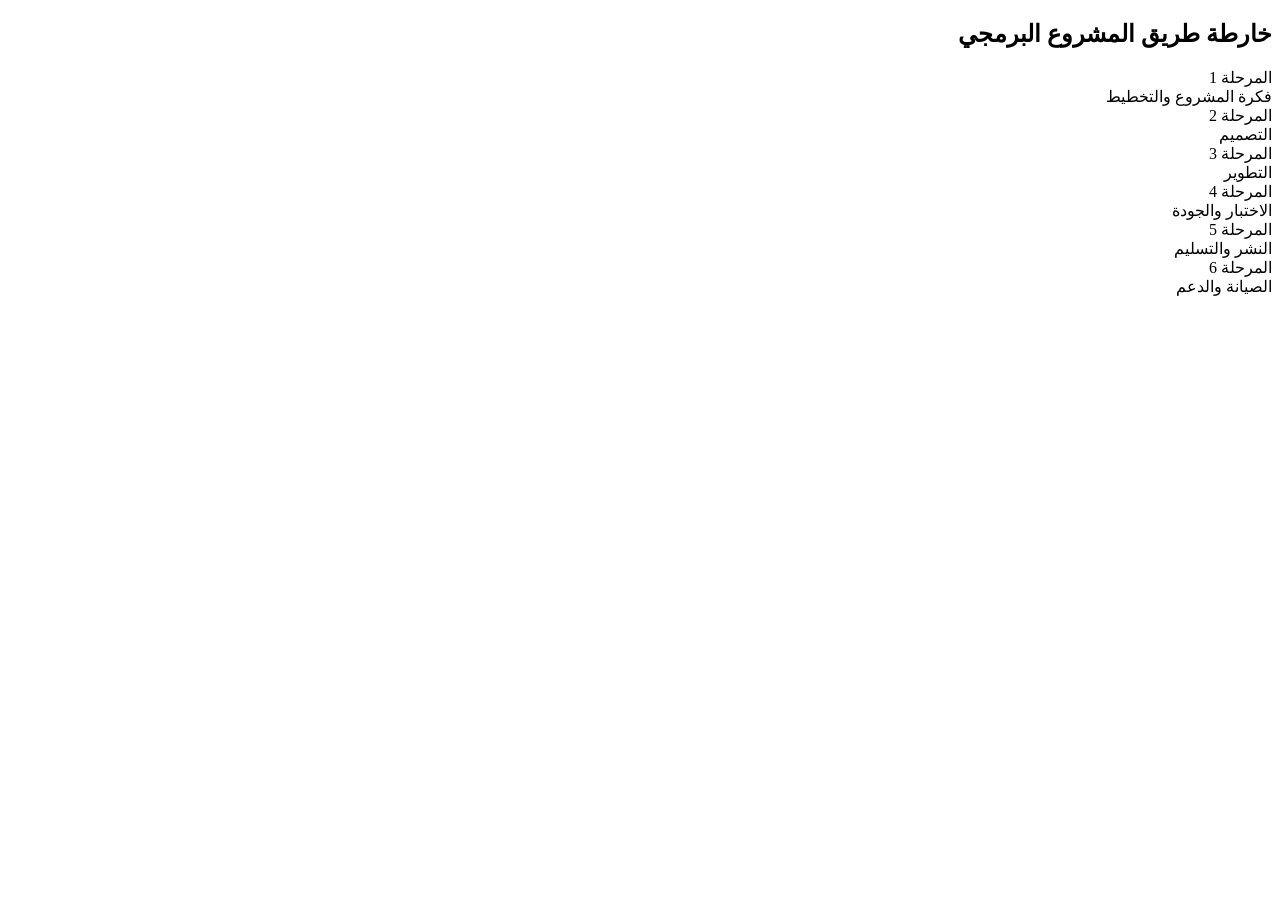
==== index.html @ 366e5038 "Add initial project roadmap HTML structure" ====
<!DOCTYPE html>
<html lang="ar" dir="rtl">
<head>
    <meta charset="UTF-8">
    <meta name="viewport" content="width=device-width, initial-scale=1.0">
    <title>متبع مراحل المشروع البرمجي</title>
    <link rel="stylesheet" href="style.css">
</head>
<body>

    <h2>خارطة طريق المشروع البرمجي</h2>

    <div class="roadmap-container">
        <div class="phase-card completed" onclick="selectPhase(this)">
            <div class="phase-number">المرحلة 1</div>
            <div class="phase-title">فكرة المشروع والتخطيط</div>
        </div>
        <div class="phase-card active" onclick="selectPhase(this)">
            <div class="phase-number">المرحلة 2</div>
            <div class="phase-title">التصميم</div>
        </div>
        <div class="phase-card" onclick="selectPhase(this)">
            <div class="phase-number">المرحلة 3</div>
            <div class="phase-title">التطوير</div>
        </div>
        <div class="phase-card" onclick="selectPhase(this)">
            <div class="phase-number">المرحلة 4</div>
            <div class="phase-title">الاختبار والجودة</div>
        </div>
        <div class="phase-card" onclick="selectPhase(this)">
            <div class="phase-number">المرحلة 5</div>
            <div class="phase-title">النشر والتسليم</div>
        </div>
        <div class="phase-card" onclick="selectPhase(this)">
            <div class="phase-number">المرحلة 6</div>
            <div class="phase-title">الصيانة والدعم</div>
        </div>
    </div>

    <script src="script.js"></script>
</body>
</html>
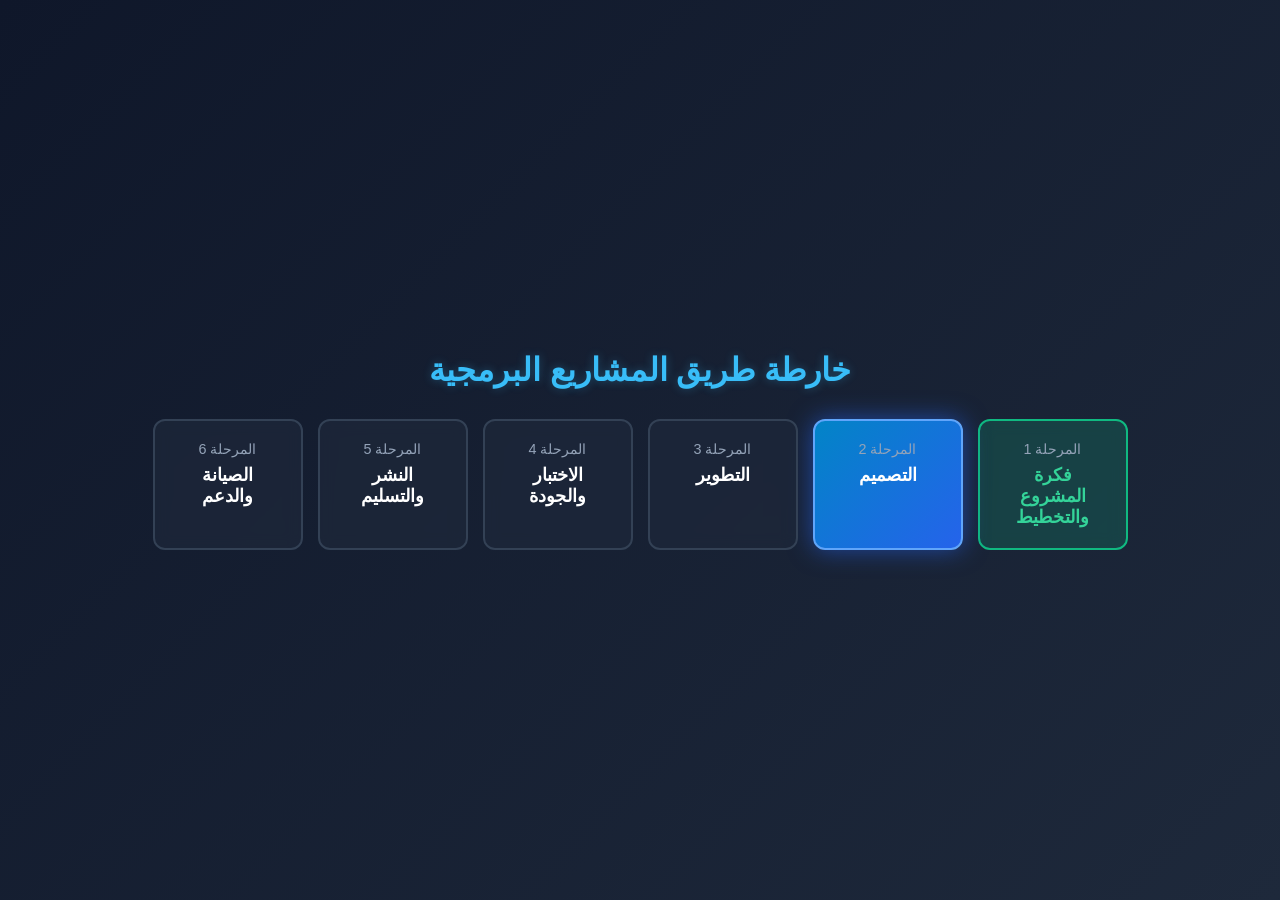
==== commit 34085cf5: "Update project roadmap heading text" ====
--- a/index.html
+++ b/index.html
@@ -8,7 +8,7 @@
 </head>
 <body>
 
-    <h2>خارطة طريق المشروع البرمجي</h2>
+    <h2> خارطة طريق المشاريع البرمجية</h2>
 
     <div class="roadmap-container">
         <div class="phase-card completed" onclick="selectPhase(this)">
--- a/style.css
+++ b/style.css
@@ -0,0 +1,82 @@
+* {
+    box-sizing: border-box;
+    margin: 0;
+    padding: 0;
+    font-family: 'Segoe UI', Tahoma, Geneva, Verdana, sans-serif;
+}
+
+body {
+    background: linear-gradient(135deg, #0f172a 0%, #1e293b 100%);
+    color: #fff;
+    min-height: 100vh;
+    display: flex;
+    flex-direction: column;
+    align-items: center;
+    justify-content: center;
+    padding: 20px;
+}
+
+h2 {
+    margin-bottom: 30px;
+    font-size: 2rem;
+    color: #38bdf8;
+    text-shadow: 0 0 10px rgba(56, 189, 248, 0.3);
+}
+
+.roadmap-container {
+    display: flex;
+    flex-wrap: wrap;
+    gap: 15px;
+    justify-content: center;
+    max-width: 1000px;
+    width: 100%;
+}
+
+.phase-card {
+    background: rgba(30, 41, 59, 0.7);
+    border: 2px solid #334155;
+    border-radius: 12px;
+    padding: 20px;
+    width: 150px;
+    text-align: center;
+    cursor: pointer;
+    transition: all 0.4s cubic-bezier(0.4, 0, 0.2, 1);
+    position: relative;
+    backdrop-filter: blur(8px);
+}
+
+.phase-card:hover {
+    transform: translateY(-8px);
+    border-color: #38bdf8;
+    box-shadow: 0 10px 20px rgba(56, 189, 248, 0.2);
+}
+
+.phase-number {
+    font-size: 0.9rem;
+    color: #94a3b8;
+    margin-bottom: 8px;
+}
+
+.phase-title {
+    font-size: 1.1rem;
+    font-weight: bold;
+}
+
+.phase-card.active {
+    background: linear-gradient(135deg, #0284c7 0%, #2563eb 100%);
+    border-color: #60a5fa;
+    box-shadow: 0 0 25px rgba(37, 99, 235, 0.6);
+    animation: pulse 2s infinite;
+}
+
+.phase-card.completed {
+    background: rgba(16, 185, 129, 0.2);
+    border-color: #10b981;
+    color: #34d399;
+}
+
+@keyframes pulse {
+    0% { box-shadow: 0 0 0 0 rgba(56, 189, 248, 0.7); }
+    70% { box-shadow: 0 0 0 15px rgba(56, 189, 248, 0); }
+    100% { box-shadow: 0 0 0 0 rgba(56, 189, 248, 0); }
+}
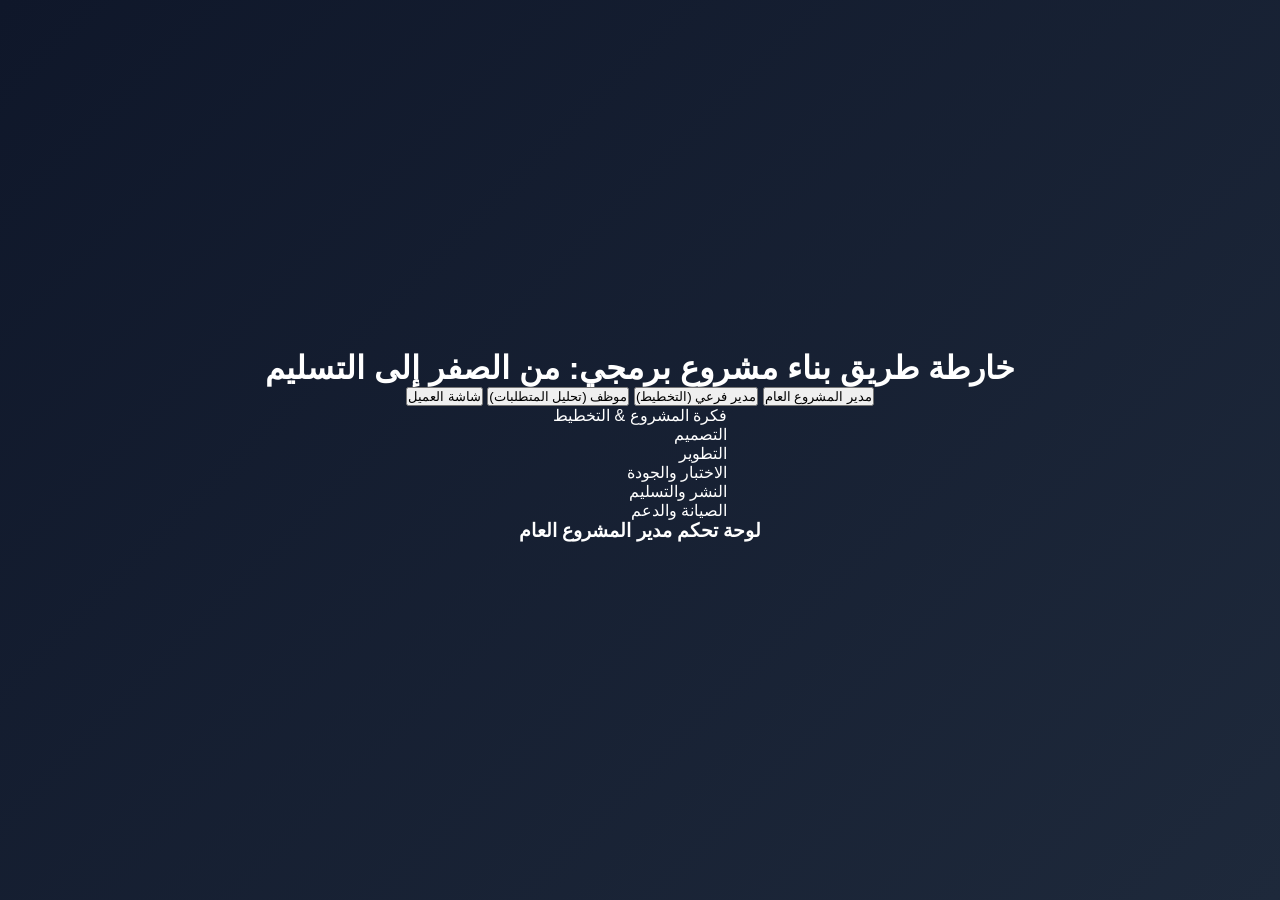
==== commit 60e1cfa0: "Update project roadmap title and structure" ====
--- a/index.html
+++ b/index.html
@@ -3,38 +3,65 @@
 <head>
     <meta charset="UTF-8">
     <meta name="viewport" content="width=device-width, initial-scale=1.0">
-    <title>متبع مراحل المشروع البرمجي</title>
+    <title>خارطة طريق بناء مشروع برمجي - نظام الإدارة المتقدم</title>
     <link rel="stylesheet" href="style.css">
 </head>
 <body>
 
-    <h2> خارطة طريق المشاريع البرمجية</h2>
+    <header>
+        <h1>خارطة طريق بناء مشروع برمجي: من الصفر إلى التسليم</h1>
+    </header>
 
-    <div class="roadmap-container">
-        <div class="phase-card completed" onclick="selectPhase(this)">
-            <div class="phase-number">المرحلة 1</div>
-            <div class="phase-title">فكرة المشروع والتخطيط</div>
+    <!-- شريط التبديل بين الأدوار والصلاحيات -->
+    <div class="role-selector">
+        <button class="role-btn active" onclick="setRole('pm', event)">مدير المشروع العام</button>
+        <button class="role-btn" onclick="setRole('sub_pm', event)">مدير فرعي (التخطيط)</button>
+        <button class="role-btn" onclick="setRole('dev', event)">موظف (تحليل المتطلبات)</button>
+        <button class="role-btn" onclick="setRole('client', event)">شاشة العميل</button>
+    </div>
+
+    <!-- خارطة الطريق الرسومية -->
+    <div class="roadmap-wrapper">
+        <div class="phase-column">
+            <div class="phase-header phase-1">فكرة المشروع & التخطيط</div>
+            <ul class="task-list" id="phase-1-tasks"></ul>
         </div>
-        <div class="phase-card active" onclick="selectPhase(this)">
-            <div class="phase-number">المرحلة 2</div>
-            <div class="phase-title">التصميم</div>
+        <div class="phase-column">
+            <div class="phase-header phase-2">التصميم</div>
+            <ul class="task-list" id="phase-2-tasks"></ul>
         </div>
-        <div class="phase-card" onclick="selectPhase(this)">
-            <div class="phase-number">المرحلة 3</div>
-            <div class="phase-title">التطوير</div>
+        <div class="phase-column">
+            <div class="phase-header phase-3">التطوير</div>
+            <ul class="task-list" id="phase-3-tasks"></ul>
         </div>
-        <div class="phase-card" onclick="selectPhase(this)">
-            <div class="phase-number">المرحلة 4</div>
-            <div class="phase-title">الاختبار والجودة</div>
+        <div class="phase-column">
+            <div class="phase-header phase-4">الاختبار والجودة</div>
+            <ul class="task-list" id="phase-4-tasks"></ul>
         </div>
-        <div class="phase-card" onclick="selectPhase(this)">
-            <div class="phase-number">المرحلة 5</div>
-            <div class="phase-title">النشر والتسليم</div>
+        <div class="phase-column">
+            <div class="phase-header phase-5">النشر والتسليم</div>
+            <ul class="task-list" id="phase-5-tasks"></ul>
         </div>
-        <div class="phase-card" onclick="selectPhase(this)">
-            <div class="phase-number">المرحلة 6</div>
-            <div class="phase-title">الصيانة والدعم</div>
+        <div class="phase-column">
+            <div class="phase-header phase-6">الصيانة والدعم</div>
+            <ul class="task-list" id="phase-6-tasks"></ul>
         </div>
+    </div>
+
+    <!-- شاشة العميل المخصصة لتتبع التقدم -->
+    <div id="client-view" class="client-dashboard" style="display: none;">
+        <h3>حالة تقدم المشروع للعميل</h3>
+        <p>نسبة الإنجاز الكلية: <span id="progress-percent">0%</span></p>
+        <div class="progress-bar-bg">
+            <div class="progress-bar-fill" id="progress-fill"></div>
+        </div>
+        <p style="margin-top: 15px; font-size: 0.9rem; color: #64748b;" id="current-phase-desc">المرحلة الحالية: فكرة المشروع والتخطيط</p>
+    </div>
+
+    <!-- لوحة التحكم وإدارة الصلاحيات -->
+    <div id="action-view" class="action-panel">
+        <h3 id="role-title">لوحة تحكم مدير المشروع العام</h3>
+        <div id="action-controls" style="margin-top: 10px;"></div>
     </div>
 
     <script src="script.js"></script>
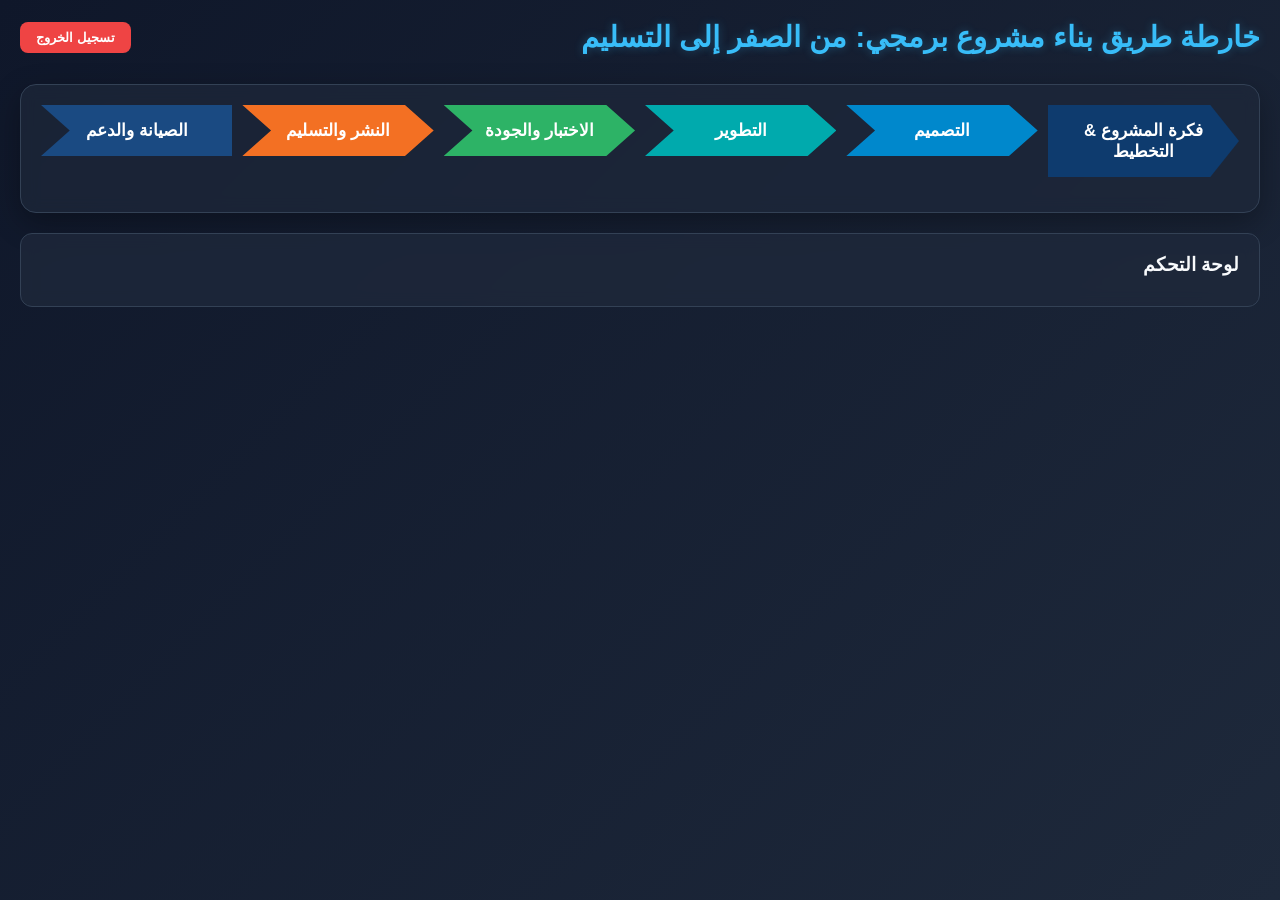
==== commit b08238c8: "Refactor role selection and update UI elements Removed role selector buttons and updated role title." ====
--- a/index.html
+++ b/index.html
@@ -10,15 +10,8 @@
 
     <header>
         <h1>خارطة طريق بناء مشروع برمجي: من الصفر إلى التسليم</h1>
+        <button class="logout-btn" onclick="logout()">تسجيل الخروج</button>
     </header>
-
-    <!-- شريط التبديل بين الأدوار والصلاحيات -->
-    <div class="role-selector">
-        <button class="role-btn active" onclick="setRole('pm', event)">مدير المشروع العام</button>
-        <button class="role-btn" onclick="setRole('sub_pm', event)">مدير فرعي (التخطيط)</button>
-        <button class="role-btn" onclick="setRole('dev', event)">موظف (تحليل المتطلبات)</button>
-        <button class="role-btn" onclick="setRole('client', event)">شاشة العميل</button>
-    </div>
 
     <!-- خارطة الطريق الرسومية -->
     <div class="roadmap-wrapper">
@@ -55,12 +48,12 @@
         <div class="progress-bar-bg">
             <div class="progress-bar-fill" id="progress-fill"></div>
         </div>
-        <p style="margin-top: 15px; font-size: 0.9rem; color: #64748b;" id="current-phase-desc">المرحلة الحالية: فكرة المشروع والتخطيط</p>
+        <p style="margin-top: 15px; font-size: 0.9rem; color: #94a3b8;" id="current-phase-desc">المرحلة الحالية: فكرة المشروع والتخطيط</p>
     </div>
 
     <!-- لوحة التحكم وإدارة الصلاحيات -->
     <div id="action-view" class="action-panel">
-        <h3 id="role-title">لوحة تحكم مدير المشروع العام</h3>
+        <h3 id="role-title">لوحة التحكم</h3>
         <div id="action-controls" style="margin-top: 10px;"></div>
     </div>
 
--- a/style.css
+++ b/style.css
@@ -1,82 +1,164 @@
+:root {
+    --c-p1: #0e3b6e;
+    --c-p2: #0088cc;
+    --c-p3: #00aaad;
+    --c-p4: #2db366;
+    --c-p5: #f37023;
+    --c-p6: #1a4a82;
+}
+
 * {
     box-sizing: border-box;
     margin: 0;
     padding: 0;
-    font-family: 'Segoe UI', Tahoma, Geneva, Verdana, sans-serif;
+    font-family: 'Segoe UI', Tahoma, Arial, sans-serif;
 }
 
 body {
     background: linear-gradient(135deg, #0f172a 0%, #1e293b 100%);
-    color: #fff;
+    color: #f8fafc;
     min-height: 100vh;
-    display: flex;
-    flex-direction: column;
-    align-items: center;
-    justify-content: center;
     padding: 20px;
 }
 
-h2 {
+header {
+    display: flex;
+    justify-content: space-between;
+    align-items: center;
     margin-bottom: 30px;
-    font-size: 2rem;
+}
+
+header h1 {
+    font-size: 1.8rem;
     color: #38bdf8;
     text-shadow: 0 0 10px rgba(56, 189, 248, 0.3);
 }
 
-.roadmap-container {
+.logout-btn {
+    background: #ef4444;
+    color: white;
+    border: none;
+    padding: 8px 16px;
+    border-radius: 8px;
+    cursor: pointer;
+    font-weight: bold;
+    transition: 0.3s;
+}
+
+.logout-btn:hover {
+    background: #dc2626;
+}
+
+.roadmap-wrapper {
     display: flex;
-    flex-wrap: wrap;
-    gap: 15px;
-    justify-content: center;
-    max-width: 1000px;
+    justify-content: space-between;
+    align-items: flex-start;
+    gap: 10px;
+    overflow-x: auto;
+    padding: 20px;
+    background: rgba(30, 41, 59, 0.7);
+    border: 1px solid #334155;
+    border-radius: 16px;
+    backdrop-filter: blur(8px);
+    box-shadow: 0 10px 30px rgba(0, 0, 0, 0.3);
+}
+
+.phase-column {
+    flex: 1;
+    min-width: 180px;
+    display: flex;
+    flex-direction: column;
+    align-items: center;
+}
+
+.phase-header {
+    width: 100%;
+    padding: 15px 10px;
+    color: white;
+    text-align: center;
+    font-weight: bold;
+    font-size: 1.05rem;
+    position: relative;
+    clip-path: polygon(0% 0%, 85% 0%, 100% 50%, 85% 100%, 0% 100%, 15% 50%);
+    margin-bottom: 15px;
+}
+
+.phase-1 { background-color: var(--c-p1); clip-path: polygon(0% 0%, 85% 0%, 100% 50%, 85% 100%, 0% 100%); }
+.phase-2 { background-color: var(--c-p2); }
+.phase-3 { background-color: var(--c-p3); }
+.phase-4 { background-color: var(--c-p4); }
+.phase-5 { background-color: var(--c-p5); }
+.phase-6 { background-color: var(--c-p6); clip-path: polygon(0% 0%, 100% 0%, 100% 100%, 0% 100%, 15% 50%); }
+
+.task-list {
+    list-style: none;
     width: 100%;
 }
 
-.phase-card {
-    background: rgba(30, 41, 59, 0.7);
-    border: 2px solid #334155;
+.task-item {
+    background: rgba(15, 23, 42, 0.7);
+    margin-bottom: 8px;
+    padding: 12px 10px;
+    border-radius: 8px;
+    font-size: 0.85rem;
+    display: flex;
+    align-items: center;
+    gap: 8px;
+    border-right: 4px solid #475569;
+    color: #cbd5e1;
+    transition: 0.2s;
+}
+
+.task-item.completed { border-right-color: #22c55e; background: rgba(34, 197, 94, 0.15); color: #4ade80; }
+.task-item.pending_branch { border-right-color: #eab308; background: rgba(234, 179, 8, 0.15); color: #fde047; }
+.task-item.pending_pm { border-right-color: #3b82f6; background: rgba(59, 130, 246, 0.15); color: #93c5fd; }
+
+.status-dot {
+    width: 8px;
+    height: 8px;
+    border-radius: 50%;
+    background: #64748b;
+}
+.completed .status-dot { background: #22c55e; }
+.pending_branch .status-dot { background: #eab308; }
+.pending_pm .status-dot { background: #3b82f6; }
+
+.client-dashboard, .action-panel {
+    background: rgba(30, 41, 59, 0.8);
+    border: 1px solid #334155;
+    padding: 20px;
     border-radius: 12px;
-    padding: 20px;
-    width: 150px;
-    text-align: center;
-    cursor: pointer;
-    transition: all 0.4s cubic-bezier(0.4, 0, 0.2, 1);
-    position: relative;
+    margin-top: 20px;
     backdrop-filter: blur(8px);
 }
 
-.phase-card:hover {
-    transform: translateY(-8px);
-    border-color: #38bdf8;
-    box-shadow: 0 10px 20px rgba(56, 189, 248, 0.2);
+.progress-bar-bg {
+    background: #1e293b;
+    height: 20px;
+    border-radius: 10px;
+    overflow: hidden;
+    margin-top: 10px;
+    border: 1px solid #475569;
 }
 
-.phase-number {
-    font-size: 0.9rem;
-    color: #94a3b8;
-    margin-bottom: 8px;
+.progress-bar-fill {
+    background: linear-gradient(90deg, #0284c7, #22c55e);
+    height: 100%;
+    width: 0%;
+    transition: width 0.5s ease;
 }
 
-.phase-title {
-    font-size: 1.1rem;
+.btn-action {
+    padding: 8px 16px;
+    border: none;
+    border-radius: 6px;
+    cursor: pointer;
+    font-size: 0.9rem;
     font-weight: bold;
+    color: white;
+    margin-top: 10px;
 }
 
-.phase-card.active {
-    background: linear-gradient(135deg, #0284c7 0%, #2563eb 100%);
-    border-color: #60a5fa;
-    box-shadow: 0 0 25px rgba(37, 99, 235, 0.6);
-    animation: pulse 2s infinite;
-}
-
-.phase-card.completed {
-    background: rgba(16, 185, 129, 0.2);
-    border-color: #10b981;
-    color: #34d399;
-}
-
-@keyframes pulse {
-    0% { box-shadow: 0 0 0 0 rgba(56, 189, 248, 0.7); }
-    70% { box-shadow: 0 0 0 15px rgba(56, 189, 248, 0); }
-    100% { box-shadow: 0 0 0 0 rgba(56, 189, 248, 0); }
-}
+.btn-send { background: #0284c7; }
+.btn-review { background: #eab308; color: #000; }
+.btn-approve { background: #22c55e; }
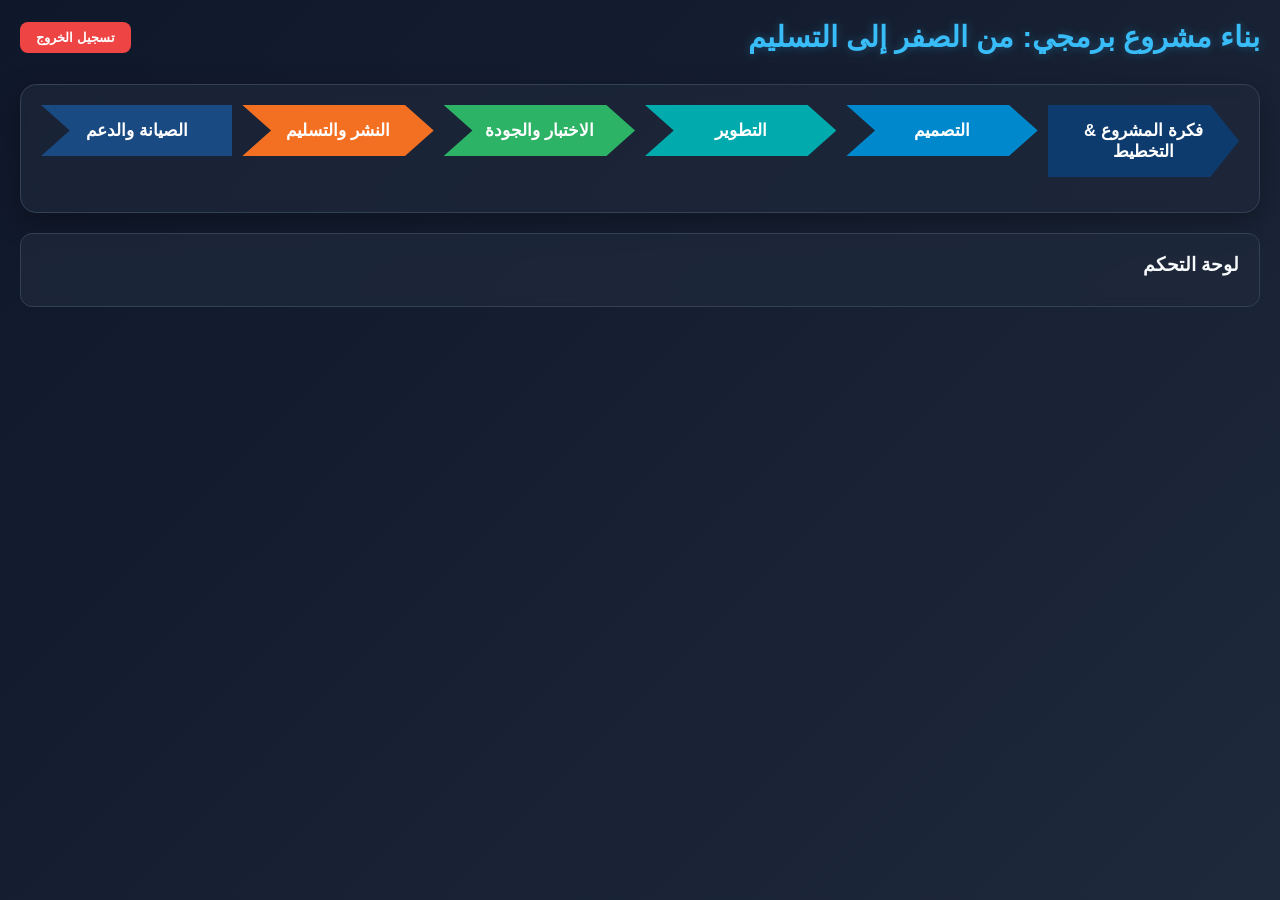
==== commit 470df8c6: "Remove 'خارطة طريق' from header title" ====
--- a/index.html
+++ b/index.html
@@ -3,13 +3,13 @@
 <head>
     <meta charset="UTF-8">
     <meta name="viewport" content="width=device-width, initial-scale=1.0">
-    <title>خارطة طريق بناء مشروع برمجي - نظام الإدارة المتقدم</title>
+    <title> نظام الإدارة المتقدم</title>
     <link rel="stylesheet" href="style.css">
 </head>
 <body>
 
     <header>
-        <h1>خارطة طريق بناء مشروع برمجي: من الصفر إلى التسليم</h1>
+        <h1> بناء مشروع برمجي: من الصفر إلى التسليم</h1>
         <button class="logout-btn" onclick="logout()">تسجيل الخروج</button>
     </header>
 
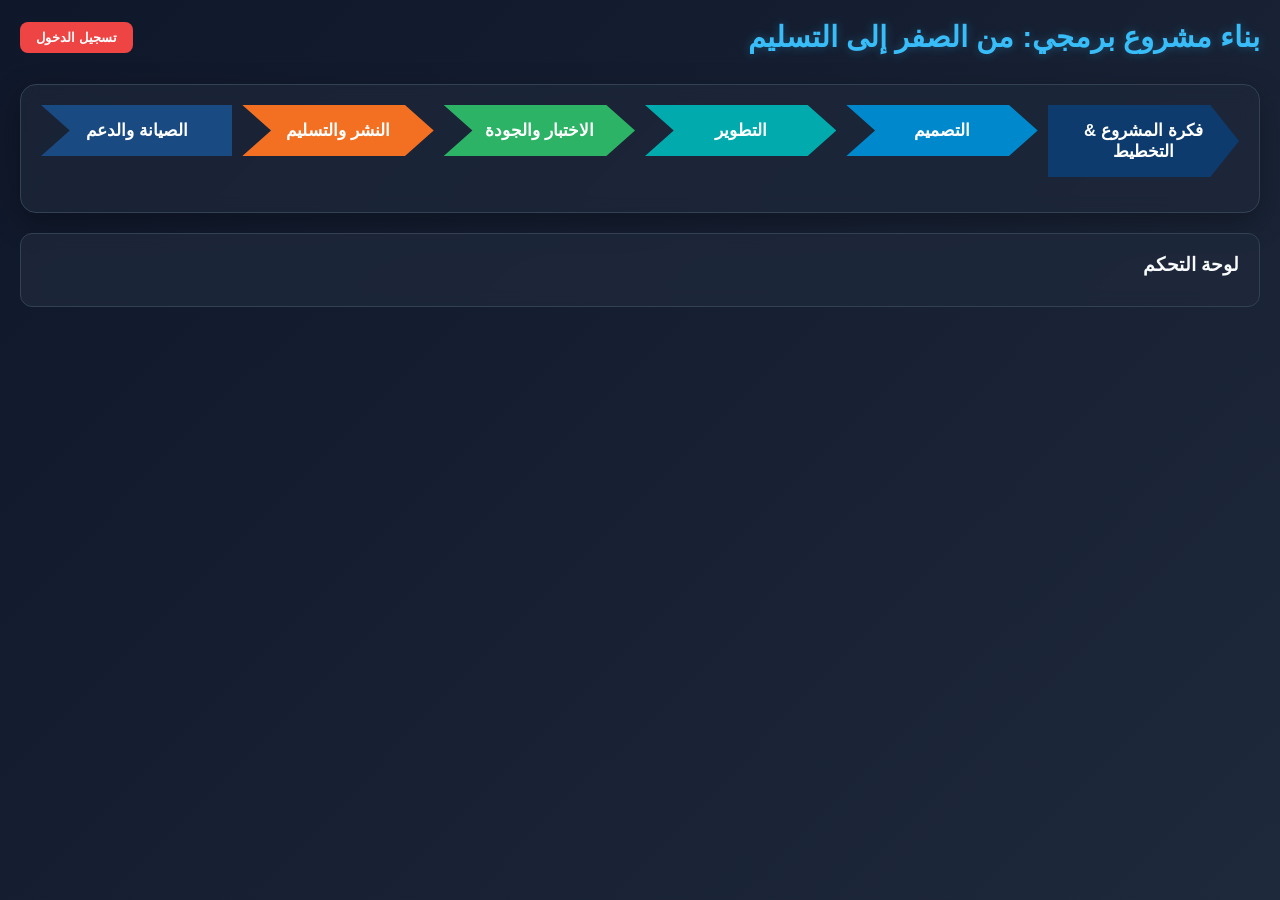
==== commit 9120930a: "Change logout button to redirect to login page" ====
--- a/index.html
+++ b/index.html
@@ -10,7 +10,7 @@
 
     <header>
         <h1> بناء مشروع برمجي: من الصفر إلى التسليم</h1>
-        <button class="logout-btn" onclick="logout()">تسجيل الخروج</button>
+        <button class="logout-btn" onclick="window.location.href='login.html'">تسجيل الدخول</button>
     </header>
 
     <!-- خارطة الطريق الرسومية -->
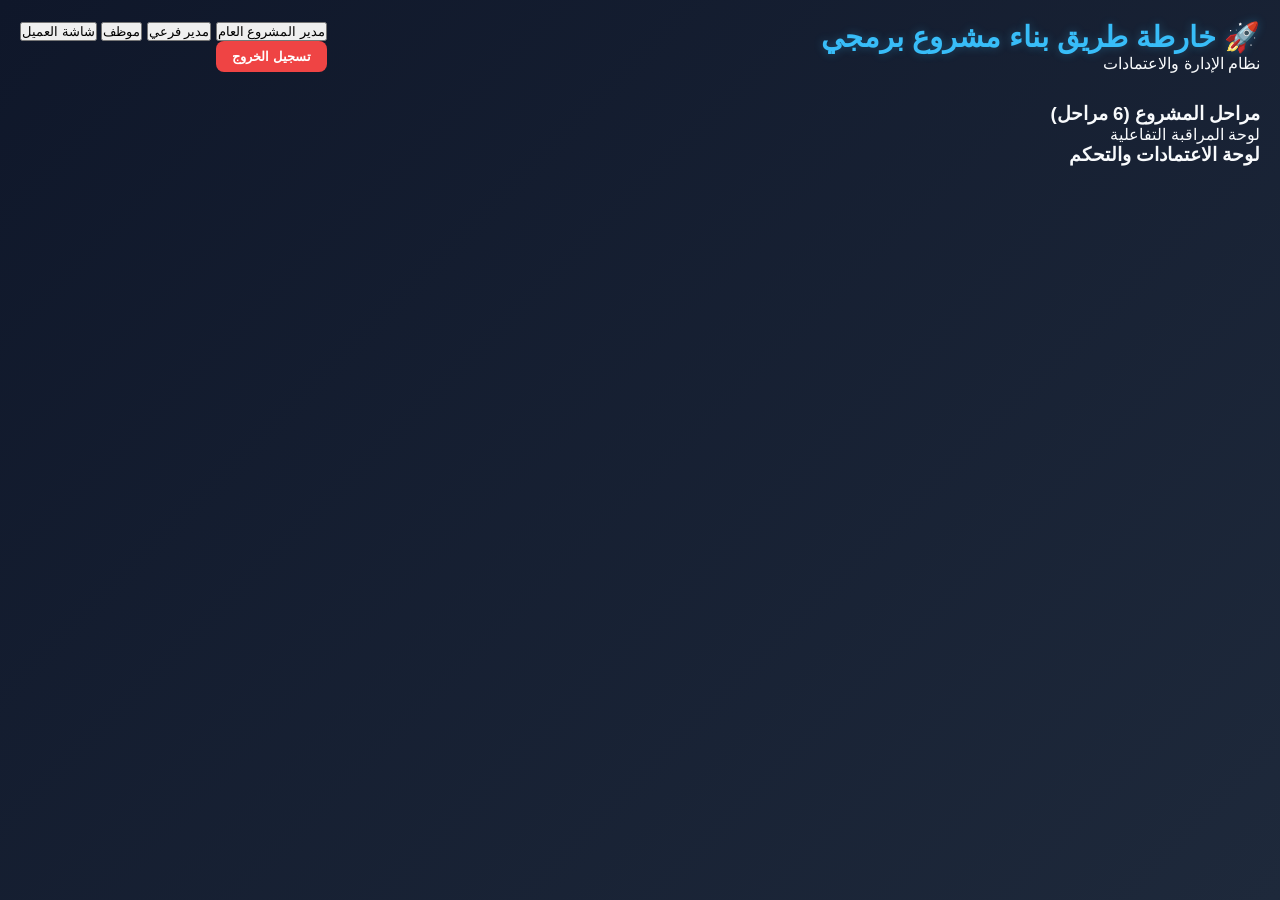
==== commit ababb88c: "Update project management system title and layout" ====
--- a/index.html
+++ b/index.html
@@ -3,58 +3,72 @@
 <head>
     <meta charset="UTF-8">
     <meta name="viewport" content="width=device-width, initial-scale=1.0">
-    <title> نظام الإدارة المتقدم</title>
+    <title>نظام إدارة المشاريع البرمجية - خارطة الطريق المتقدمة</title>
     <link rel="stylesheet" href="style.css">
 </head>
 <body>
 
-    <header>
-        <h1> بناء مشروع برمجي: من الصفر إلى التسليم</h1>
-        <button class="logout-btn" onclick="window.location.href='login.html'">تسجيل الدخول</button>
-    </header>
+    <div class="app-container">
+        <!-- شريط علوي احترافي -->
+        <header class="app-header">
+            <div class="brand">
+                <h1>🚀 خارطة طريق بناء مشروع برمجي</h1>
+                <span class="badge">نظام الإدارة والاعتمادات</span>
+            </div>
+            <div class="header-actions">
+                <div class="role-switcher-mini">
+                    <button class="role-btn active" onclick="switchRole('pm')">مدير المشروع العام</button>
+                    <button class="role-btn" onclick="switchRole('sub_pm_1')">مدير فرعي</button>
+                    <button class="role-btn" onclick="switchRole('dev')">موظف</button>
+                    <button class="role-btn" onclick="switchRole('client')">شاشة العميل</button>
+                </div>
+                <button class="logout-btn" onclick="logout()">تسجيل الخروج</button>
+            </div>
+        </header>
 
-    <!-- خارطة الطريق الرسومية -->
-    <div class="roadmap-wrapper">
-        <div class="phase-column">
-            <div class="phase-header phase-1">فكرة المشروع & التخطيط</div>
-            <ul class="task-list" id="phase-1-tasks"></ul>
+        <!-- الهيكل الرئيسي (مستوحى من تصميم واجهة الفيديو) -->
+        <div class="dashboard-grid">
+            
+            <!-- العمود الأيمن: القائمة الجانبية للمراحل الـ 6 -->
+            <aside class="sidebar-phases">
+                <h3>مراحل المشروع (6 مراحل)</h3>
+                <div class="phases-nav" id="phases-nav-list"></div>
+            </aside>
+
+            <!-- الشاشة الوسطى: عرض حالة المهمة النشطة -->
+            <main class="main-content-screen">
+                <div class="screen-card">
+                    <div class="screen-header">
+                        <span class="dot red"></span>
+                        <span class="dot yellow"></span>
+                        <span class="dot green"></span>
+                        <span class="screen-title">لوحة المراقبة التفاعلية</span>
+                    </div>
+                    <div class="screen-body" id="screen-body-content"></div>
+                </div>
+
+                <!-- شاشة العميل الحية -->
+                <div class="screen-card client-screen-card" id="client-view-panel" style="display: none;">
+                    <div class="screen-header">
+                        <span class="screen-title">📊 لوحة تتبع العميل اللحظية</span>
+                    </div>
+                    <div class="screen-body">
+                        <p>نسبة إنجاز المشروع الإجمالية: <strong id="client-progress-text">0%</strong></p>
+                        <div class="progress-bar-container">
+                            <div class="progress-bar-fill" id="client-progress-fill"></div>
+                        </div>
+                        <div class="client-status-details" id="client-status-details"></div>
+                    </div>
+                </div>
+            </main>
+
+            <!-- العمود الأيسر: لوحة الاعتمادات والصلاحيات -->
+            <aside class="action-sidebar">
+                <h3>لوحة الاعتمادات والتحكم</h3>
+                <div class="action-card" id="action-panel-content"></div>
+            </aside>
+
         </div>
-        <div class="phase-column">
-            <div class="phase-header phase-2">التصميم</div>
-            <ul class="task-list" id="phase-2-tasks"></ul>
-        </div>
-        <div class="phase-column">
-            <div class="phase-header phase-3">التطوير</div>
-            <ul class="task-list" id="phase-3-tasks"></ul>
-        </div>
-        <div class="phase-column">
-            <div class="phase-header phase-4">الاختبار والجودة</div>
-            <ul class="task-list" id="phase-4-tasks"></ul>
-        </div>
-        <div class="phase-column">
-            <div class="phase-header phase-5">النشر والتسليم</div>
-            <ul class="task-list" id="phase-5-tasks"></ul>
-        </div>
-        <div class="phase-column">
-            <div class="phase-header phase-6">الصيانة والدعم</div>
-            <ul class="task-list" id="phase-6-tasks"></ul>
-        </div>
-    </div>
-
-    <!-- شاشة العميل المخصصة لتتبع التقدم -->
-    <div id="client-view" class="client-dashboard" style="display: none;">
-        <h3>حالة تقدم المشروع للعميل</h3>
-        <p>نسبة الإنجاز الكلية: <span id="progress-percent">0%</span></p>
-        <div class="progress-bar-bg">
-            <div class="progress-bar-fill" id="progress-fill"></div>
-        </div>
-        <p style="margin-top: 15px; font-size: 0.9rem; color: #94a3b8;" id="current-phase-desc">المرحلة الحالية: فكرة المشروع والتخطيط</p>
-    </div>
-
-    <!-- لوحة التحكم وإدارة الصلاحيات -->
-    <div id="action-view" class="action-panel">
-        <h3 id="role-title">لوحة التحكم</h3>
-        <div id="action-controls" style="margin-top: 10px;"></div>
     </div>
 
     <script src="script.js"></script>
